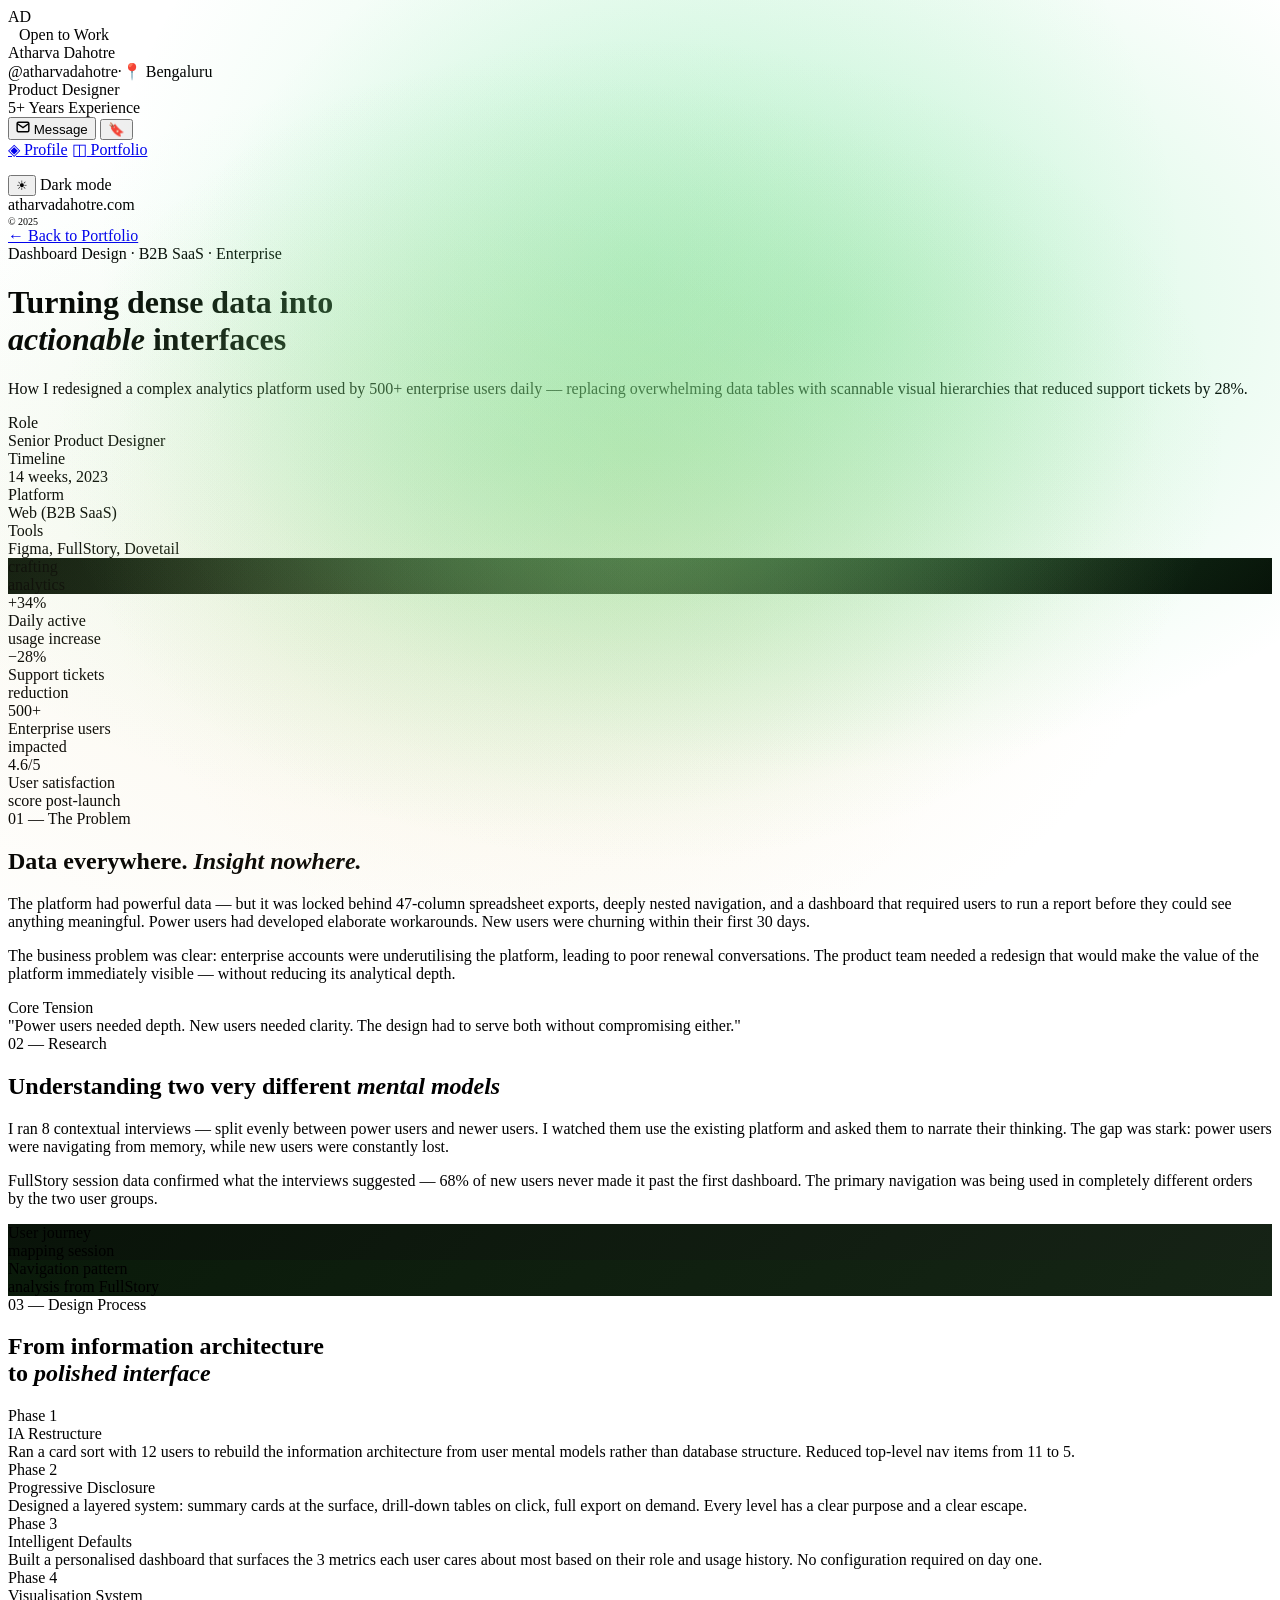
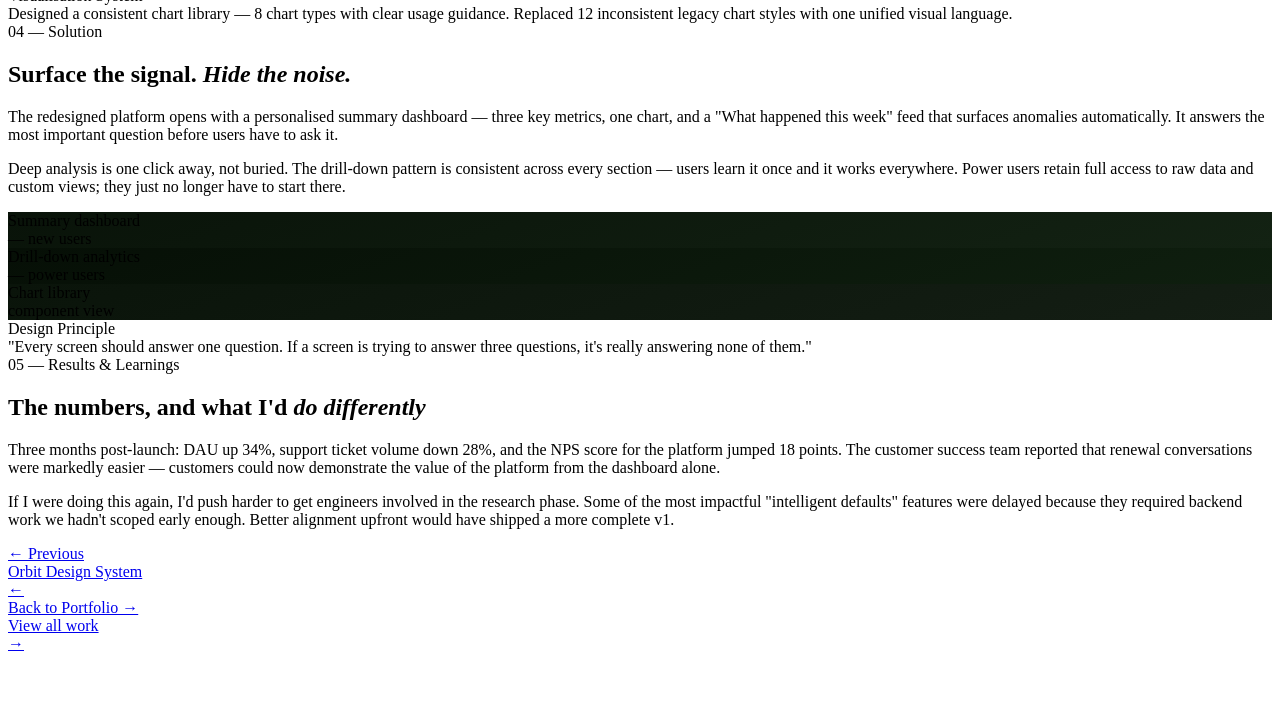
==== analytics.html @ 3f783946 "Add files via upload" ====
<!DOCTYPE html>
<html lang="en" data-theme="dark">
<head>
<meta charset="UTF-8">
<meta name="viewport" content="width=device-width, initial-scale=1.0">
<title>Analytics Platform — Atharva Dahotre</title>
<meta name="description" content="Case Study: Turning dense analytics data into actionable interfaces for 500+ enterprise users.">
<link rel="preconnect" href="https://fonts.googleapis.com">
<link href="https://fonts.googleapis.com/css2?family=Cormorant+Garamond:ital,wght@0,300;0,400;0,600;1,300;1,400&family=DM+Sans:wght@300;400;500&family=DM+Mono:wght@300;400&display=swap" rel="stylesheet">
<link rel="stylesheet" href="../css/styles.css">
</head>
<body>

<div id="cur-dot"></div>
<div id="cur-ring"></div>

<!-- SIDEBAR -->
<aside id="sidebar">
  <div class="side-avatar-wrap">
    <div class="side-avatar">AD</div>
    <div class="status-dot"></div>
  </div>
  <div class="side-open">
    <span style="width:7px;height:7px;border-radius:50%;background:var(--green);flex-shrink:0;display:inline-block;"></span>
    Open to Work
  </div>
  <div class="side-name">Atharva Dahotre</div>
  <div class="side-handle"><span>@atharvadahotre</span><span>·</span><span>📍 Bengaluru</span></div>
  <div class="side-role">Product Designer</div>
  <div class="side-exp">5+ Years Experience</div>
  <div class="side-actions">
    <button class="btn-msg">
      <svg width="14" height="14" viewBox="0 0 24 24" fill="none" stroke="currentColor" stroke-width="2.5"><path d="M4 4h16c1.1 0 2 .9 2 2v12c0 1.1-.9 2-2 2H4c-1.1 0-2-.9-2-2V6c0-1.1.9-2 2-2z"/><polyline points="22,6 12,13 2,6"/></svg>
      Message
    </button>
    <button class="btn-bk">🔖</button>
  </div>
  <div class="side-divider"></div>
  <nav class="side-nav">
    <a href="../index.html"><span class="icon">◈</span> Profile</a>
    <a href="../index.html#work" class="active"><span class="icon">◫</span> Portfolio</a>
  </nav>
  <div class="side-divider" style="margin-top:16px;"></div>
  <div class="theme-toggle-wrap">
    <button id="theme-toggle" aria-label="Toggle theme"><div id="theme-toggle-thumb">☀︎</div></button>
    <span class="theme-toggle-label" id="theme-label">Dark mode</span>
  </div>
  <div class="side-footer">
    <div>atharvadahotre.com</div>
    <div style="font-size:10px;color:var(--muted);margin-top:2px;">© 2025</div>
  </div>
</aside>

<!-- MAIN -->
<main id="main">

  <div class="cs-hero">
    <a href="../index.html" class="cs-back reveal">← Back to Portfolio</a>

    <div class="cs-category reveal">Dashboard Design · B2B SaaS · Enterprise</div>
    <h1 class="cs-hero-title reveal d1">
      Turning dense data into<br><em>actionable</em> interfaces
    </h1>
    <p class="cs-hero-desc reveal d2">
      How I redesigned a complex analytics platform used by 500+ enterprise users daily — replacing overwhelming data tables with scannable visual hierarchies that reduced support tickets by 28%.
    </p>

    <div class="cs-meta reveal d2">
      <div class="cs-meta-item">
        <div class="cs-meta-label">Role</div>
        <div class="cs-meta-value">Senior Product Designer</div>
      </div>
      <div class="cs-meta-item">
        <div class="cs-meta-label">Timeline</div>
        <div class="cs-meta-value">14 weeks, 2023</div>
      </div>
      <div class="cs-meta-item">
        <div class="cs-meta-label">Platform</div>
        <div class="cs-meta-value">Web (B2B SaaS)</div>
      </div>
      <div class="cs-meta-item">
        <div class="cs-meta-label">Tools</div>
        <div class="cs-meta-value">Figma, FullStory, Dovetail</div>
      </div>
    </div>
  </div>

  <!-- COVER -->
  <div class="cs-cover reveal">
    <div class="cs-cover-inner" style="background:linear-gradient(135deg,#091309,#132213,#060f06);">
      <div style="position:absolute;inset:0;background:radial-gradient(ellipse at 65% 35%,rgba(74,222,128,.28),transparent 55%);"></div>
      <div style="position:absolute;inset:0;background:radial-gradient(ellipse at 25% 70%,rgba(226,201,126,.12),transparent 50%);"></div>
      <div class="cs-cover-label">crafting<br>analytics</div>
    </div>
  </div>

  <div class="sec-divider"></div>

  <!-- STATS -->
  <div class="cs-stats reveal">
    <div class="cs-stat">
      <div class="cs-stat-num" data-count="34" data-prefix="+" data-suffix="%">+34%</div>
      <div class="cs-stat-label">Daily active<br>usage increase</div>
    </div>
    <div class="cs-stat">
      <div class="cs-stat-num" data-count="28" data-prefix="−" data-suffix="%">−28%</div>
      <div class="cs-stat-label">Support tickets<br>reduction</div>
    </div>
    <div class="cs-stat">
      <div class="cs-stat-num" data-count="500" data-suffix="+">500+</div>
      <div class="cs-stat-label">Enterprise users<br>impacted</div>
    </div>
    <div class="cs-stat">
      <div class="cs-stat-num" data-count="4.6" data-suffix="/5">4.6/5</div>
      <div class="cs-stat-label">User satisfaction<br>score post-launch</div>
    </div>
  </div>

  <div class="sec-divider"></div>

  <!-- PROBLEM -->
  <section class="cs-section">
    <div class="sec-label reveal">01 — The Problem</div>
    <h2 class="cs-section-title reveal d1">Data everywhere. <em>Insight nowhere.</em></h2>
    <p class="cs-body reveal d1">The platform had powerful data — but it was locked behind 47-column spreadsheet exports, deeply nested navigation, and a dashboard that required users to run a report before they could see anything meaningful. Power users had developed elaborate workarounds. New users were churning within their first 30 days.</p>
    <p class="cs-body reveal d2">The business problem was clear: enterprise accounts were underutilising the platform, leading to poor renewal conversations. The product team needed a redesign that would make the value of the platform immediately visible — without reducing its analytical depth.</p>

    <div class="cs-callout reveal d2">
      <div class="cs-callout-label">Core Tension</div>
      <div class="cs-callout-text">"Power users needed depth. New users needed clarity. The design had to serve both without compromising either."</div>
    </div>
  </section>

  <div class="sec-divider"></div>

  <!-- RESEARCH -->
  <section class="cs-section">
    <div class="sec-label reveal">02 — Research</div>
    <h2 class="cs-section-title reveal d1">Understanding two very different <em>mental models</em></h2>
    <p class="cs-body reveal d1">I ran 8 contextual interviews — split evenly between power users and newer users. I watched them use the existing platform and asked them to narrate their thinking. The gap was stark: power users were navigating from memory, while new users were constantly lost.</p>
    <p class="cs-body reveal d2">FullStory session data confirmed what the interviews suggested — 68% of new users never made it past the first dashboard. The primary navigation was being used in completely different orders by the two user groups.</p>

    <div class="cs-screens cols-2 reveal d2">
      <div class="cs-screen" style="background:linear-gradient(135deg,#091309,#162316);">
        <div style="position:absolute;inset:0;background:radial-gradient(ellipse at 50% 50%,rgba(74,222,128,.18),transparent 65%);"></div>
        <div class="cs-screen-label">User journey<br>mapping session</div>
      </div>
      <div class="cs-screen" style="background:linear-gradient(135deg,#0a1a0a,#152515);">
        <div style="position:absolute;inset:0;background:radial-gradient(ellipse at 50% 50%,rgba(226,201,126,.12),transparent 65%);"></div>
        <div class="cs-screen-label">Navigation pattern<br>analysis from FullStory</div>
      </div>
    </div>
  </section>

  <div class="sec-divider"></div>

  <!-- PROCESS -->
  <section class="cs-section">
    <div class="sec-label reveal">03 — Design Process</div>
    <h2 class="cs-section-title reveal d1">From information architecture<br>to <em>polished interface</em></h2>

    <div class="cs-process reveal d1">
      <div class="process-step">
        <div class="process-step-num">Phase 1</div>
        <div class="process-step-title">IA Restructure</div>
        <div class="process-step-desc">Ran a card sort with 12 users to rebuild the information architecture from user mental models rather than database structure. Reduced top-level nav items from 11 to 5.</div>
      </div>
      <div class="process-step">
        <div class="process-step-num">Phase 2</div>
        <div class="process-step-title">Progressive Disclosure</div>
        <div class="process-step-desc">Designed a layered system: summary cards at the surface, drill-down tables on click, full export on demand. Every level has a clear purpose and a clear escape.</div>
      </div>
      <div class="process-step">
        <div class="process-step-num">Phase 3</div>
        <div class="process-step-title">Intelligent Defaults</div>
        <div class="process-step-desc">Built a personalised dashboard that surfaces the 3 metrics each user cares about most based on their role and usage history. No configuration required on day one.</div>
      </div>
      <div class="process-step">
        <div class="process-step-num">Phase 4</div>
        <div class="process-step-title">Visualisation System</div>
        <div class="process-step-desc">Designed a consistent chart library — 8 chart types with clear usage guidance. Replaced 12 inconsistent legacy chart styles with one unified visual language.</div>
      </div>
    </div>
  </section>

  <div class="sec-divider"></div>

  <!-- SOLUTION -->
  <section class="cs-section">
    <div class="sec-label reveal">04 — Solution</div>
    <h2 class="cs-section-title reveal d1">Surface the signal. <em>Hide the noise.</em></h2>
    <p class="cs-body reveal d1">The redesigned platform opens with a personalised summary dashboard — three key metrics, one chart, and a "What happened this week" feed that surfaces anomalies automatically. It answers the most important question before users have to ask it.</p>
    <p class="cs-body reveal d2">Deep analysis is one click away, not buried. The drill-down pattern is consistent across every section — users learn it once and it works everywhere. Power users retain full access to raw data and custom views; they just no longer have to start there.</p>

    <div class="cs-screens cols-3 reveal d1">
      <div class="cs-screen" style="background:linear-gradient(160deg,#091309,#132213);">
        <div style="position:absolute;inset:0;background:radial-gradient(ellipse at 50% 30%,rgba(74,222,128,.2),transparent 60%);"></div>
        <div class="cs-screen-label">Summary dashboard<br>— new users</div>
      </div>
      <div class="cs-screen" style="background:linear-gradient(160deg,#060f06,#0f1f0f);">
        <div style="position:absolute;inset:0;background:radial-gradient(ellipse at 50% 60%,rgba(226,201,126,.15),transparent 60%);"></div>
        <div class="cs-screen-label">Drill-down analytics<br>— power users</div>
      </div>
      <div class="cs-screen" style="background:linear-gradient(160deg,#0a140a,#141e14);">
        <div style="position:absolute;inset:0;background:radial-gradient(ellipse at 40% 50%,rgba(74,222,128,.12),transparent 60%);"></div>
        <div class="cs-screen-label">Chart library<br>component view</div>
      </div>
    </div>

    <div class="cs-callout reveal d2">
      <div class="cs-callout-label">Design Principle</div>
      <div class="cs-callout-text">"Every screen should answer one question. If a screen is trying to answer three questions, it's really answering none of them."</div>
    </div>
  </section>

  <div class="sec-divider"></div>

  <!-- RESULTS -->
  <section class="cs-section">
    <div class="sec-label reveal">05 — Results &amp; Learnings</div>
    <h2 class="cs-section-title reveal d1">The numbers, and what I'd <em>do differently</em></h2>
    <p class="cs-body reveal d1">Three months post-launch: DAU up 34%, support ticket volume down 28%, and the NPS score for the platform jumped 18 points. The customer success team reported that renewal conversations were markedly easier — customers could now demonstrate the value of the platform from the dashboard alone.</p>
    <p class="cs-body reveal d2">If I were doing this again, I'd push harder to get engineers involved in the research phase. Some of the most impactful "intelligent defaults" features were delayed because they required backend work we hadn't scoped early enough. Better alignment upfront would have shipped a more complete v1.</p>
  </section>

  <div class="sec-divider"></div>

  <!-- NEXT / PREV -->
  <div class="cs-nav reveal">
    <a href="orbit.html" class="cs-nav-card prev">
      <div class="cs-nav-dir">← Previous</div>
      <div class="cs-nav-title">Orbit Design System</div>
      <div class="cs-nav-arr">←</div>
    </a>
    <a href="../index.html" class="cs-nav-card">
      <div class="cs-nav-dir">Back to Portfolio →</div>
      <div class="cs-nav-title">View all work</div>
      <div class="cs-nav-arr">→</div>
    </a>
  </div>

  <div style="height:48px;"></div>
</main>

<script src="../js/main.js"></script>
</body>
</html>
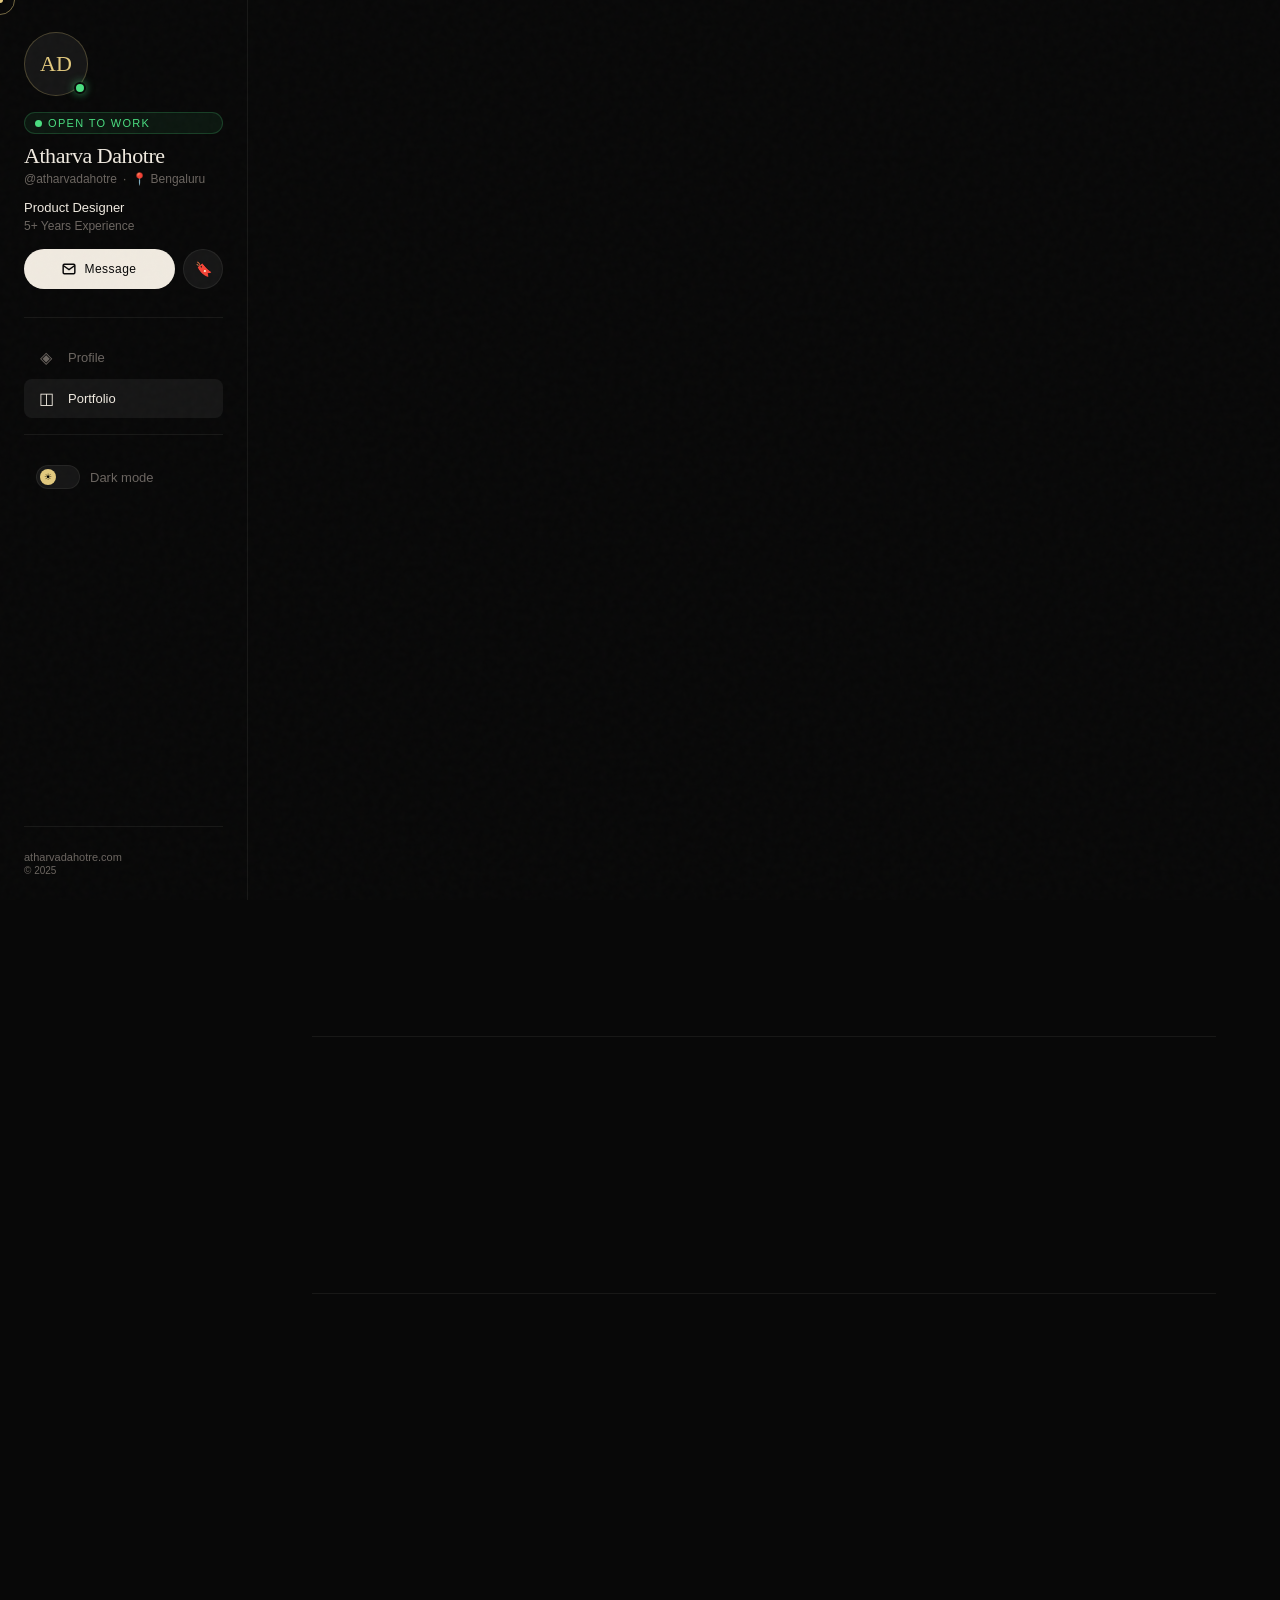
==== commit 8b0c00bc: "Update analytics.html" ====
--- a/analytics.html
+++ b/analytics.html
@@ -7,7 +7,7 @@
 <meta name="description" content="Case Study: Turning dense analytics data into actionable interfaces for 500+ enterprise users.">
 <link rel="preconnect" href="https://fonts.googleapis.com">
 <link href="https://fonts.googleapis.com/css2?family=Cormorant+Garamond:ital,wght@0,300;0,400;0,600;1,300;1,400&family=DM+Sans:wght@300;400;500&family=DM+Mono:wght@300;400&display=swap" rel="stylesheet">
-<link rel="stylesheet" href="../css/styles.css">
+<link rel="stylesheet" href="styles.css">
 </head>
 <body>
 
--- a/styles.css
+++ b/styles.css
@@ -0,0 +1,657 @@
+/* ============================================
+   ATHARVA DAHOTRE — PORTFOLIO
+   styles.css
+   ============================================ */
+
+/* ─── TOKENS ─── */
+:root {
+  --bg:      #080808;
+  --bg2:     #0f0f0f;
+  --bg3:     #161616;
+  --text:    #F0EAE0;
+  --muted:   #6B6560;
+  --faint:   #2C2620;
+  --gold:    #E2C97E;
+  --gold2:   rgba(226,201,126,.12);
+  --border:  rgba(240,234,224,.07);
+  --green:   #4ADE80;
+  --r:       3px;
+  --sidebar: 248px;
+  --transition: all .35s cubic-bezier(.16,1,.3,1);
+}
+
+/* ─── LIGHT MODE ─── */
+html[data-theme="light"] {
+  --bg:      #F7F4EF;
+  --bg2:     #EEEBE4;
+  --bg3:     #E5E1D8;
+  --text:    #1A1714;
+  --muted:   #7A7062;
+  --faint:   #DDD9D0;
+  --gold:    #A07820;
+  --gold2:   rgba(160,120,32,.10);
+  --border:  rgba(26,23,20,.10);
+  --green:   #16A34A;
+}
+html[data-theme="light"] #cur-dot  { background: var(--gold); }
+html[data-theme="light"] #cur-ring { border-color: rgba(160,120,32,.45); }
+html[data-theme="light"] #cur-ring.h { border-color: var(--gold); background: rgba(160,120,32,.07); }
+html[data-theme="light"] body::after { opacity: .012; }
+html[data-theme="light"] .status-dot { border-color: var(--bg); }
+html[data-theme="light"] .project-thumb-label { color: rgba(247,244,239,.95); }
+html[data-theme="light"] .testi-qmark { color: var(--gold); opacity:.18; }
+html[data-theme="light"] #float-nav {
+  background: rgba(238,235,228,.92);
+  box-shadow: 0 4px 32px rgba(0,0,0,.12);
+}
+html[data-theme="light"] .side-nav a:hover,
+html[data-theme="light"] .side-nav a.active { background: var(--bg3); color: var(--text); }
+html[data-theme="light"] .hero-h1 em,
+html[data-theme="light"] .about-h2 em,
+html[data-theme="light"] .cs-hero-title em { color: var(--gold); }
+html[data-theme="light"] .sec-label { color: var(--gold); }
+html[data-theme="light"] .sec-label::before { background: var(--gold); }
+html[data-theme="light"] .exp-num { color: var(--gold); }
+html[data-theme="light"] .fn-link.active { color: var(--gold); }
+html[data-theme="light"] .cs-back { color: var(--muted); }
+html[data-theme="light"] .cs-back:hover { color: var(--text); }
+html[data-theme="light"] .cs-stat-num { color: var(--gold); }
+html[data-theme="light"] .process-step-num { color: var(--gold); }
+
+/* ─── RESET ─── */
+*, *::before, *::after { margin:0; padding:0; box-sizing:border-box; }
+html { scroll-behavior:smooth; font-size:16px; }
+
+body {
+  background: var(--bg);
+  color: var(--text);
+  font-family: 'DM Sans', sans-serif;
+  font-weight: 300;
+  display: flex;
+  min-height: 100vh;
+  overflow-x: hidden;
+  cursor: none;
+  transition: background .4s, color .4s;
+}
+
+::selection { background: var(--gold); color: var(--bg); }
+
+/* ─── SCROLLBAR ─── */
+::-webkit-scrollbar { width: 4px; }
+::-webkit-scrollbar-track { background: var(--bg); }
+::-webkit-scrollbar-thumb { background: var(--border); border-radius: 2px; }
+::-webkit-scrollbar-thumb:hover { background: var(--gold); }
+
+/* ─── NOISE OVERLAY ─── */
+body::after {
+  content: ''; position: fixed; inset: 0; z-index: 9997;
+  pointer-events: none;
+  background-image: url("data:image/svg+xml,%3Csvg viewBox='0 0 200 200' xmlns='http://www.w3.org/2000/svg'%3E%3Cfilter id='n'%3E%3CfeTurbulence type='fractalNoise' baseFrequency='.65' numOctaves='3' stitchTiles='stitch'/%3E%3C/filter%3E%3Crect width='100%25' height='100%25' filter='url(%23n)'/%3E%3C/svg%3E");
+  opacity: .022;
+}
+
+/* ─── CUSTOM CURSOR ─── */
+#cur-dot, #cur-ring {
+  position: fixed; border-radius: 50%;
+  pointer-events: none; z-index: 9999;
+  transform: translate(-50%,-50%);
+}
+#cur-dot  { width: 6px; height: 6px; background: var(--gold); transition: opacity .2s; }
+#cur-ring {
+  width: 30px; height: 30px;
+  border: 1px solid rgba(226,201,126,.5);
+  transition: width .3s, height .3s, border-color .3s, background .3s;
+}
+#cur-ring.h { width: 50px; height: 50px; border-color: var(--gold); background: rgba(226,201,126,.06); }
+
+/* ─── SIDEBAR ─── */
+#sidebar {
+  width: var(--sidebar); min-width: var(--sidebar);
+  border-right: 1px solid var(--border);
+  background: var(--bg);
+  position: sticky; top: 0; height: 100vh;
+  display: flex; flex-direction: column;
+  padding: 32px 24px 24px;
+  overflow-y: auto;
+  flex-shrink: 0;
+  transition: background .4s, border-color .4s;
+  z-index: 100;
+}
+.side-avatar-wrap { position: relative; width: 64px; height: 64px; margin-bottom: 16px; }
+.side-avatar {
+  width: 64px; height: 64px; border-radius: 50%;
+  background: var(--bg3);
+  border: 1.5px solid rgba(226,201,126,.25);
+  display: flex; align-items: center; justify-content: center;
+  font-family: 'Cormorant Garamond', serif;
+  font-size: 22px; color: var(--gold);
+  overflow: hidden;
+  transition: background .4s;
+}
+.status-dot {
+  position: absolute; bottom: 2px; right: 2px;
+  width: 12px; height: 12px; border-radius: 50%;
+  background: var(--green);
+  border: 2px solid var(--bg);
+  box-shadow: 0 0 8px rgba(74,222,128,.6);
+  animation: pulse 2.5s ease-in-out infinite;
+}
+@keyframes pulse {
+  0%,100% { box-shadow: 0 0 6px rgba(74,222,128,.5); }
+  50%      { box-shadow: 0 0 14px rgba(74,222,128,.9); }
+}
+.side-open {
+  display: inline-flex; align-items: center; gap: 6px;
+  font-size: 11px; letter-spacing: .12em; text-transform: uppercase;
+  color: var(--green); margin-bottom: 10px;
+  background: rgba(74,222,128,.07); border: 1px solid rgba(74,222,128,.2);
+  padding: 4px 10px; border-radius: 100px;
+}
+.side-name {
+  font-family: 'Cormorant Garamond', serif;
+  font-size: 22px; font-weight: 400; letter-spacing: -.02em;
+  line-height: 1.1; margin-bottom: 4px;
+  color: var(--text);
+}
+.side-handle {
+  font-size: 12px; color: var(--muted); margin-bottom: 14px;
+  display: flex; align-items: center; gap: 6px; flex-wrap: wrap;
+}
+.side-role { font-size: 13px; color: var(--text); margin-bottom: 4px; }
+.side-exp  { font-size: 12px; color: var(--muted); margin-bottom: 16px; }
+.side-logos { display: flex; gap: 6px; margin-bottom: 24px; flex-wrap: wrap; }
+.logo-chip {
+  width: 28px; height: 28px; border-radius: 50%;
+  background: var(--bg3); border: 1px solid var(--border);
+  display: flex; align-items: center; justify-content: center;
+  font-size: 9px; font-weight: 500; color: var(--muted); letter-spacing: .04em;
+  transition: border-color .3s, color .3s;
+}
+.logo-chip:hover { border-color: var(--gold); color: var(--gold); }
+.side-actions { display: flex; gap: 8px; margin-bottom: 28px; }
+.btn-msg {
+  flex: 1; display: flex; align-items: center; justify-content: center; gap: 8px;
+  background: var(--text); color: var(--bg);
+  border: none; border-radius: 100px; padding: 10px 16px;
+  font-size: 12px; font-family: 'DM Sans', sans-serif;
+  font-weight: 500; letter-spacing: .04em; cursor: none;
+  transition: background .3s, transform .2s, color .3s;
+}
+.btn-msg:hover { background: var(--gold); transform: translateY(-1px); }
+.btn-bk {
+  width: 40px; height: 40px; border-radius: 50%;
+  background: var(--bg3); border: 1px solid var(--border);
+  display: flex; align-items: center; justify-content: center;
+  font-size: 14px; cursor: none;
+  transition: border-color .3s, background .3s, transform .2s;
+}
+.btn-bk:hover { border-color: var(--gold); background: var(--gold2); transform: translateY(-1px); }
+.side-divider { height: 1px; background: var(--border); margin-bottom: 20px; }
+.side-nav { display: flex; flex-direction: column; gap: 2px; }
+.side-nav a {
+  display: flex; align-items: center; gap: 12px;
+  padding: 10px 12px; border-radius: 8px;
+  font-size: 13px; color: var(--muted); text-decoration: none;
+  transition: background .2s, color .2s;
+}
+.side-nav a:hover,
+.side-nav a.active { background: var(--bg3); color: var(--text); }
+.side-nav a .icon { font-size: 16px; width: 20px; text-align: center; }
+.side-footer {
+  margin-top: auto; padding-top: 24px;
+  font-size: 11px; color: var(--muted);
+  border-top: 1px solid var(--border);
+}
+
+/* ─── THEME TOGGLE ─── */
+#theme-toggle {
+  width: 44px; height: 24px; border-radius: 100px;
+  background: var(--bg3); border: 1px solid var(--border);
+  position: relative; cursor: none; flex-shrink: 0;
+  transition: background .3s, border-color .3s;
+}
+#theme-toggle:hover { border-color: var(--gold); }
+#theme-toggle-thumb {
+  position: absolute; top: 3px; left: 3px;
+  width: 16px; height: 16px; border-radius: 50%;
+  background: var(--gold);
+  transition: transform .35s cubic-bezier(.34,1.56,.64,1), background .3s;
+  display: flex; align-items: center; justify-content: center;
+  font-size: 9px; line-height: 1;
+}
+html[data-theme="light"] #theme-toggle-thumb { transform: translateX(20px); }
+.theme-toggle-wrap {
+  display: flex; align-items: center; gap: 10px;
+  padding: 10px 12px; border-radius: 8px;
+}
+.theme-toggle-label { font-size: 13px; color: var(--muted); transition: color .3s; user-select: none; }
+
+/* ─── MAIN ─── */
+#main {
+  flex: 1; min-width: 0;
+  padding: 0 64px 80px;
+  max-width: 1100px;
+}
+
+/* ─── SECTION HELPERS ─── */
+.sec-label {
+  font-family: 'DM Mono', monospace;
+  font-size: 11px; letter-spacing: .25em; text-transform: uppercase;
+  color: var(--gold); margin-bottom: 40px;
+  display: flex; align-items: center; gap: 10px;
+}
+.sec-label::before { content: ''; width: 20px; height: 1px; background: var(--gold); }
+.sec-divider { height: 1px; background: var(--border); margin: 56px 0; }
+
+/* ─── REVEAL ANIMATION ─── */
+.reveal {
+  opacity: 0; transform: translateY(28px);
+  transition: opacity .8s cubic-bezier(.16,1,.3,1), transform .8s cubic-bezier(.16,1,.3,1);
+}
+.reveal.in { opacity: 1; transform: none; }
+.d1 { transition-delay: .1s; }
+.d2 { transition-delay: .2s; }
+.d3 { transition-delay: .3s; }
+.d4 { transition-delay: .4s; }
+
+/* ─── FLOATING NAV PILL ─── */
+#float-nav {
+  position: fixed; bottom: 28px; left: calc(var(--sidebar) + 50%);
+  transform: translateX(-50%);
+  background: rgba(15,15,15,.88);
+  backdrop-filter: blur(20px);
+  border: 1px solid var(--border);
+  border-radius: 100px; padding: 6px 8px;
+  display: flex; gap: 2px; z-index: 200;
+  box-shadow: 0 4px 40px rgba(0,0,0,.4);
+  opacity: 0; transition: opacity .5s 1.2s;
+}
+#float-nav.in { opacity: 1; }
+.fn-link {
+  padding: 9px 22px; border-radius: 100px;
+  font-size: 13px; color: var(--muted); text-decoration: none;
+  transition: background .2s, color .2s; cursor: none;
+}
+.fn-link:hover, .fn-link.active { background: var(--bg3); color: var(--text); }
+.fn-link.active { color: var(--gold); }
+.fn-resume {
+  display: flex; align-items: center; gap: 6px;
+  padding: 9px 18px 9px 22px; border-radius: 100px;
+  font-size: 13px; color: var(--muted); text-decoration: none;
+  transition: background .2s, color .2s; cursor: none;
+}
+.fn-resume:hover { background: var(--bg3); color: var(--text); }
+.fn-resume-arr {
+  width: 20px; height: 20px; border-radius: 50%;
+  background: var(--bg3); border: 1px solid var(--border);
+  display: flex; align-items: center; justify-content: center;
+  font-size: 10px; transition: background .2s, border-color .2s, transform .3s;
+}
+.fn-resume:hover .fn-resume-arr { background: var(--gold); border-color: var(--gold); color: var(--bg); transform: rotate(45deg); }
+
+/* ─── HERO ─── */
+#hero { padding: 64px 0 48px; position: relative; }
+.hero-avatar-row { display: flex; align-items: center; gap: 12px; margin-bottom: 28px; }
+.hero-avatar {
+  width: 52px; height: 52px; border-radius: 50%;
+  background: var(--bg3); border: 2px solid rgba(226,201,126,.3);
+  display: flex; align-items: center; justify-content: center;
+  font-family: 'Cormorant Garamond', serif;
+  font-size: 18px; color: var(--gold);
+}
+.avail-badge {
+  display: inline-flex; align-items: center; gap: 8px;
+  background: var(--bg3); border: 1px solid var(--border);
+  padding: 7px 14px; border-radius: 100px;
+  font-size: 12px; color: var(--muted);
+}
+.avail-badge .dot {
+  width: 7px; height: 7px; border-radius: 50%;
+  background: var(--green); flex-shrink: 0;
+  box-shadow: 0 0 6px rgba(74,222,128,.7);
+}
+.hero-h1 {
+  font-family: 'Cormorant Garamond', serif;
+  font-size: clamp(52px,6.5vw,86px);
+  font-weight: 300; line-height: 1; letter-spacing: -.03em;
+  margin-bottom: 24px; overflow: hidden;
+}
+.hero-h1 em { font-style: italic; color: var(--gold); }
+.hero-h1 .word { display: inline-block; transform: translateY(110%); transition: transform .8s cubic-bezier(.16,1,.3,1); }
+.hero-h1 .word.in { transform: translateY(0); }
+.hero-desc {
+  max-width: 600px; font-size: 17px; line-height: 1.75; color: var(--muted);
+  margin-bottom: 32px;
+  opacity: 0; transform: translateY(16px);
+  transition: opacity .7s .4s, transform .7s .4s;
+}
+.hero-desc.in { opacity: 1; transform: none; }
+.hero-ctas { display: flex; align-items: center; gap: 12px; flex-wrap: wrap; }
+
+/* ─── BUTTONS ─── */
+.cta-primary {
+  display: inline-flex; align-items: center; gap: 8px;
+  background: var(--gold); color: var(--bg);
+  padding: 12px 26px; border-radius: 100px;
+  font-size: 13px; font-weight: 500; letter-spacing: .04em;
+  text-decoration: none; cursor: none;
+  transition: background .3s, transform .2s;
+  position: relative; overflow: hidden;
+}
+.cta-primary::after { content: ''; position: absolute; inset: 0; background: var(--text); opacity: 0; transition: opacity .3s; }
+.cta-primary:hover { transform: translateY(-2px); }
+.cta-primary:hover::after { opacity: 1; }
+.cta-primary span { position: relative; z-index: 1; }
+.cta-secondary {
+  display: inline-flex; align-items: center; gap: 8px;
+  border: 1px solid var(--border); color: var(--muted);
+  padding: 12px 24px; border-radius: 100px;
+  font-size: 13px; text-decoration: none; cursor: none;
+  transition: border-color .3s, color .3s, transform .2s;
+}
+.cta-secondary:hover { border-color: var(--gold); color: var(--text); transform: translateY(-2px); }
+
+/* ─── WORKED WITH ─── */
+#worked { padding: 40px 0 0; }
+.worked-label { font-size: 11px; letter-spacing: .25em; text-transform: uppercase; color: var(--muted); margin-bottom: 28px; text-align: center; }
+.worked-logos { display: flex; align-items: center; justify-content: space-between; gap: 32px; flex-wrap: wrap; }
+.wlogo {
+  font-family: 'Cormorant Garamond', serif;
+  font-size: clamp(14px,1.4vw,18px); font-weight: 400; letter-spacing: .06em;
+  color: var(--muted);
+  transition: color .3s, transform .3s; cursor: none;
+}
+.wlogo:hover { color: var(--text); transform: translateY(-2px); }
+
+/* ─── PROJECT CARDS ─── */
+.project-card {
+  display: grid; grid-template-columns: 1fr 1fr; gap: 0;
+  border: 1px solid var(--border); border-radius: 8px;
+  overflow: hidden; margin-bottom: 2px; cursor: none;
+  transition: border-color .3s;
+}
+.project-card:hover { border-color: rgba(226,201,126,.25); }
+.project-card:last-child { margin-bottom: 0; }
+.project-thumb { aspect-ratio: 4/3; position: relative; overflow: hidden; }
+.project-thumb-inner {
+  position: absolute; inset: 0;
+  display: flex; align-items: center; justify-content: center;
+  transition: transform .6s cubic-bezier(.16,1,.3,1);
+}
+.project-card:hover .project-thumb-inner { transform: scale(1.04); }
+.project-thumb-bg { position: absolute; inset: 0; }
+.project-thumb-label {
+  position: relative; z-index: 1;
+  font-family: 'Cormorant Garamond', serif;
+  font-size: clamp(28px,3vw,42px); font-weight: 300; letter-spacing: -.02em;
+  color: rgba(240,234,224,.9); text-align: center; padding: 24px;
+  text-shadow: 0 2px 20px rgba(0,0,0,.5);
+}
+.project-info {
+  padding: 36px 40px;
+  display: flex; flex-direction: column; justify-content: center;
+  background: var(--bg2);
+}
+.project-tags { display: flex; gap: 8px; margin-bottom: 20px; flex-wrap: wrap; }
+.ptag {
+  font-family: 'DM Mono', monospace;
+  font-size: 10px; letter-spacing: .12em; text-transform: uppercase;
+  padding: 5px 12px; border: 1px solid var(--border); border-radius: 100px;
+  color: var(--muted); transition: border-color .3s, color .3s;
+}
+.project-card:hover .ptag { border-color: rgba(226,201,126,.3); color: var(--gold); }
+.project-name {
+  font-family: 'Cormorant Garamond', serif;
+  font-size: clamp(20px,2.4vw,30px); font-weight: 300; letter-spacing: -.02em;
+  line-height: 1.2; margin-bottom: 12px; color: var(--text);
+}
+.project-desc { font-size: 14px; color: var(--muted); line-height: 1.7; margin-bottom: 24px; }
+.project-metric {
+  display: inline-flex; align-items: center; gap: 8px;
+  font-family: 'DM Mono', monospace; font-size: 11px; letter-spacing: .08em;
+  color: var(--muted); background: var(--bg3);
+  padding: 6px 14px; border-radius: 100px; border: 1px solid var(--border);
+}
+.project-metric .up { color: var(--green); }
+.project-cta {
+  display: inline-flex; align-items: center; gap: 8px;
+  margin-top: 20px; font-size: 12px; letter-spacing: .08em;
+  color: var(--muted); text-decoration: none;
+  transition: color .3s, gap .3s; cursor: none;
+}
+.project-cta:hover { color: var(--gold); gap: 14px; }
+
+/* ─── EXPERTISE ─── */
+.expertise-grid {
+  display: grid; grid-template-columns: 1fr 1fr 1fr; gap: 1px;
+  background: var(--border); border-radius: 4px; overflow: hidden;
+}
+.exp-cell {
+  background: var(--bg2); padding: 40px 32px;
+  position: relative; overflow: hidden;
+  transition: background .3s;
+}
+.exp-cell::after { content: ''; position: absolute; inset: 0; background: var(--gold2); opacity: 0; transition: opacity .3s; }
+.exp-cell:hover { background: var(--bg3); }
+.exp-cell:hover::after { opacity: 1; }
+.exp-num { font-family: 'DM Mono', monospace; font-size: 11px; color: var(--gold); letter-spacing: .15em; margin-bottom: 20px; display: block; position: relative; z-index: 1; }
+.exp-line { width: 28px; height: 1px; background: var(--border); margin-bottom: 18px; transition: width .4s, background .4s; position: relative; z-index: 1; }
+.exp-cell:hover .exp-line { width: 56px; background: var(--gold); }
+.exp-title { font-family: 'Cormorant Garamond', serif; font-size: 22px; font-weight: 300; letter-spacing: -.01em; margin-bottom: 12px; color: var(--text); position: relative; z-index: 1; }
+.exp-desc { font-size: 13px; color: var(--muted); line-height: 1.7; position: relative; z-index: 1; }
+
+/* ─── ABOUT ─── */
+.about-grid { display: grid; grid-template-columns: 1fr 1fr; gap: 64px; align-items: start; }
+.about-h2 { font-family: 'Cormorant Garamond', serif; font-size: clamp(36px,4vw,56px); font-weight: 300; letter-spacing: -.03em; line-height: 1; margin-bottom: 24px; }
+.about-h2 em { font-style: italic; color: var(--gold); }
+.about-body { font-size: 16px; color: var(--muted); line-height: 1.8; margin-bottom: 20px; }
+.about-tags { display: flex; gap: 8px; flex-wrap: wrap; margin-top: 28px; }
+.atag { padding: 8px 16px; border: 1px solid var(--border); border-radius: 100px; font-size: 12px; color: var(--muted); transition: border-color .3s, color .3s; }
+.atag:hover { border-color: var(--gold); color: var(--gold); }
+.about-card { background: var(--bg2); border: 1px solid var(--border); border-radius: 8px; padding: 32px; position: relative; overflow: hidden; }
+.about-card-top { display: flex; align-items: center; gap: 16px; margin-bottom: 24px; }
+.about-card-avatar { width: 72px; height: 72px; border-radius: 50%; background: var(--faint); border: 1.5px solid rgba(226,201,126,.25); display: flex; align-items: center; justify-content: center; font-family: 'Cormorant Garamond', serif; font-size: 26px; color: var(--gold); flex-shrink: 0; }
+.about-card-name { font-size: 18px; letter-spacing: -.01em; font-family: 'Cormorant Garamond',serif; }
+.about-card-role { font-size: 12px; color: var(--muted); margin-top: 2px; }
+.about-divider { height: 1px; background: var(--border); margin: 20px 0; }
+.about-stat-row { display: flex; gap: 32px; }
+.about-stat-num { font-family: 'Cormorant Garamond', serif; font-size: 38px; font-weight: 300; letter-spacing: -.03em; color: var(--text); }
+.about-stat-label { font-size: 11px; color: var(--muted); letter-spacing: .1em; text-transform: uppercase; margin-top: 2px; }
+.corner { position: absolute; width: 16px; height: 16px; border-style: solid; border-color: rgba(226,201,126,.3); }
+.corner-tl { top: 12px; left: 12px; border-width: 1px 0 0 1px; }
+.corner-br { bottom: 12px; right: 12px; border-width: 0 1px 1px 0; }
+
+/* ─── TESTIMONIALS ─── */
+.testi-cards { display: flex; flex-direction: column; gap: 2px; }
+.testi-card {
+  background: var(--bg2); border: 1px solid var(--border); border-radius: 4px;
+  padding: 48px 40px;
+  display: grid; grid-template-columns: 1fr auto; gap: 32px; align-items: end;
+  position: relative; overflow: hidden;
+  transition: border-color .3s, transform .4s;
+}
+.testi-card:hover { border-color: rgba(226,201,126,.15); transform: translateX(4px); }
+.testi-qmark { font-family: 'Cormorant Garamond', serif; font-size: 80px; font-weight: 300; color: var(--gold); opacity: .12; position: absolute; top: 16px; left: 36px; line-height: 1; pointer-events: none; }
+.testi-text { font-family: 'Cormorant Garamond', serif; font-size: clamp(18px,2vw,24px); font-weight: 300; font-style: italic; line-height: 1.55; color: var(--text); position: relative; z-index: 1; }
+.testi-author { text-align: right; flex-shrink: 0; }
+.testi-author-avatar { width: 44px; height: 44px; border-radius: 50%; background: var(--faint); border: 1px solid var(--border); display: flex; align-items: center; justify-content: center; font-family: 'Cormorant Garamond',serif; font-size: 15px; color: var(--gold); margin-left: auto; margin-bottom: 10px; }
+.testi-name { font-size: 13px; color: var(--text); }
+.testi-role { font-size: 11px; color: var(--muted); letter-spacing: .06em; text-transform: uppercase; margin-top: 2px; }
+
+/* ==============================================
+   CASE STUDY PAGES
+   ============================================== */
+
+/* ─── BACK LINK ─── */
+.cs-back {
+  display: inline-flex; align-items: center; gap: 8px;
+  font-size: 12px; letter-spacing: .1em; text-transform: uppercase;
+  color: var(--muted); text-decoration: none;
+  transition: color .3s, gap .3s; cursor: none;
+  margin-bottom: 48px;
+}
+.cs-back:hover { color: var(--gold); gap: 12px; }
+
+/* ─── CS HERO ─── */
+.cs-hero { padding: 56px 0 48px; }
+.cs-category {
+  font-family: 'DM Mono', monospace;
+  font-size: 11px; letter-spacing: .25em; text-transform: uppercase;
+  color: var(--gold); margin-bottom: 20px;
+  display: flex; align-items: center; gap: 10px;
+}
+.cs-category::before { content: ''; width: 20px; height: 1px; background: var(--gold); }
+.cs-hero-title {
+  font-family: 'Cormorant Garamond', serif;
+  font-size: clamp(40px,5.5vw,72px);
+  font-weight: 300; line-height: 1.05; letter-spacing: -.03em;
+  margin-bottom: 28px; color: var(--text);
+}
+.cs-hero-title em { font-style: italic; color: var(--gold); }
+.cs-hero-desc { font-size: 17px; color: var(--muted); line-height: 1.8; max-width: 680px; margin-bottom: 40px; }
+
+/* ─── CS META ─── */
+.cs-meta {
+  display: flex; gap: 0;
+  border: 1px solid var(--border); border-radius: 8px;
+  overflow: hidden; margin-bottom: 0;
+}
+.cs-meta-item {
+  flex: 1; padding: 20px 24px;
+  border-right: 1px solid var(--border);
+}
+.cs-meta-item:last-child { border-right: none; }
+.cs-meta-label { font-size: 10px; letter-spacing: .2em; text-transform: uppercase; color: var(--muted); margin-bottom: 6px; }
+.cs-meta-value { font-size: 14px; color: var(--text); }
+
+/* ─── CS COVER ─── */
+.cs-cover {
+  border-radius: 8px; overflow: hidden;
+  border: 1px solid var(--border);
+  position: relative;
+}
+.cs-cover-inner {
+  width: 100%; aspect-ratio: 16/7;
+  display: flex; align-items: center; justify-content: center;
+  position: relative; overflow: hidden;
+}
+.cs-cover-label {
+  font-family: 'Cormorant Garamond', serif;
+  font-size: clamp(48px,8vw,96px); font-weight: 300;
+  letter-spacing: -.04em; color: rgba(240,234,224,.85);
+  text-shadow: 0 4px 40px rgba(0,0,0,.4);
+  text-align: center; position: relative; z-index: 1;
+}
+
+/* ─── CS STATS ROW ─── */
+.cs-stats {
+  display: grid; grid-template-columns: repeat(4,1fr); gap: 1px;
+  background: var(--border); border-radius: 4px; overflow: hidden;
+  margin: 0;
+}
+.cs-stat {
+  background: var(--bg2); padding: 32px 28px;
+  transition: background .3s;
+}
+.cs-stat:hover { background: var(--bg3); }
+.cs-stat-num {
+  font-family: 'Cormorant Garamond', serif;
+  font-size: 40px; font-weight: 300; letter-spacing: -.03em;
+  color: var(--gold); line-height: 1;
+}
+.cs-stat-label { font-size: 12px; color: var(--muted); margin-top: 6px; line-height: 1.4; }
+
+/* ─── CS BODY SECTIONS ─── */
+.cs-section { margin-bottom: 0; }
+.cs-section-title {
+  font-family: 'Cormorant Garamond', serif;
+  font-size: clamp(28px,3.5vw,44px); font-weight: 300; letter-spacing: -.02em;
+  line-height: 1.1; margin-bottom: 24px; color: var(--text);
+}
+.cs-section-title em { font-style: italic; color: var(--gold); }
+.cs-body { font-size: 16px; color: var(--muted); line-height: 1.85; margin-bottom: 20px; }
+
+/* ─── PROCESS STEPS ─── */
+.cs-process {
+  display: grid; grid-template-columns: 1fr 1fr; gap: 2px;
+  background: var(--border); border-radius: 4px; overflow: hidden;
+}
+.process-step {
+  background: var(--bg2); padding: 36px 32px;
+  position: relative; overflow: hidden;
+  transition: background .3s;
+}
+.process-step:hover { background: var(--bg3); }
+.process-step::after { content: ''; position: absolute; inset: 0; background: var(--gold2); opacity: 0; transition: opacity .3s; }
+.process-step:hover::after { opacity: 1; }
+.process-step-num { font-family: 'DM Mono',monospace; font-size: 11px; letter-spacing: .15em; color: var(--gold); margin-bottom: 16px; position: relative; z-index: 1; }
+.process-step-title { font-family: 'Cormorant Garamond', serif; font-size: 22px; font-weight: 300; margin-bottom: 12px; color: var(--text); position: relative; z-index: 1; }
+.process-step-desc { font-size: 13px; color: var(--muted); line-height: 1.7; position: relative; z-index: 1; }
+
+/* ─── MOCKUP FRAMES ─── */
+.cs-screens {
+  display: grid; gap: 2px;
+}
+.cs-screens.cols-2 { grid-template-columns: 1fr 1fr; }
+.cs-screens.cols-3 { grid-template-columns: 1fr 1fr 1fr; }
+.cs-screen {
+  border-radius: 6px; overflow: hidden;
+  border: 1px solid var(--border);
+  aspect-ratio: 4/3;
+  position: relative;
+  display: flex; align-items: center; justify-content: center;
+  transition: border-color .3s, transform .4s;
+}
+.cs-screen:hover { border-color: rgba(226,201,126,.2); transform: translateY(-2px); }
+.cs-screen-label {
+  font-family: 'Cormorant Garamond', serif;
+  font-size: 14px; font-weight: 300; letter-spacing: .04em;
+  color: rgba(240,234,224,.5); position: relative; z-index: 1;
+  text-align: center; padding: 16px;
+}
+
+/* ─── INSIGHTS / CALLOUT ─── */
+.cs-callout {
+  background: var(--bg2); border-left: 2px solid var(--gold);
+  border-radius: 0 4px 4px 0; padding: 28px 32px;
+  margin: 8px 0;
+}
+.cs-callout-label { font-size: 10px; letter-spacing: .2em; text-transform: uppercase; color: var(--gold); margin-bottom: 10px; }
+.cs-callout-text { font-family: 'Cormorant Garamond', serif; font-size: 22px; font-weight: 300; font-style: italic; line-height: 1.5; color: var(--text); }
+
+/* ─── NEXT / PREV NAV ─── */
+.cs-nav {
+  display: grid; grid-template-columns: 1fr 1fr; gap: 2px;
+  margin-top: 0;
+}
+.cs-nav-card {
+  background: var(--bg2); border: 1px solid var(--border); border-radius: 4px;
+  padding: 32px; text-decoration: none;
+  display: flex; flex-direction: column; gap: 10px;
+  transition: border-color .3s, background .3s, transform .4s;
+  cursor: none;
+}
+.cs-nav-card:hover { border-color: rgba(226,201,126,.2); background: var(--bg3); transform: translateY(-3px); }
+.cs-nav-dir { font-size: 10px; letter-spacing: .2em; text-transform: uppercase; color: var(--muted); }
+.cs-nav-title { font-family: 'Cormorant Garamond', serif; font-size: 22px; font-weight: 300; letter-spacing: -.01em; color: var(--text); line-height: 1.2; }
+.cs-nav-arr { font-size: 18px; color: var(--gold); margin-top: 4px; transition: transform .3s; }
+.cs-nav-card:hover .cs-nav-arr { transform: translateX(4px); }
+.cs-nav-card.prev .cs-nav-arr { transform: scaleX(-1); }
+.cs-nav-card.prev:hover .cs-nav-arr { transform: scaleX(-1) translateX(4px); }
+
+/* ─── RESPONSIVE ─── */
+@media (max-width:900px) {
+  #sidebar { display: none; }
+  #main { padding: 0 24px 80px; }
+  .about-grid { grid-template-columns: 1fr; }
+  .expertise-grid { grid-template-columns: 1fr 1fr; }
+  .project-card { grid-template-columns: 1fr; }
+  #float-nav { left: 16px; right: 16px; transform: none; }
+  .cs-meta { flex-wrap: wrap; }
+  .cs-meta-item { min-width: 50%; }
+  .cs-process { grid-template-columns: 1fr; }
+  .cs-screens.cols-2 { grid-template-columns: 1fr; }
+  .cs-screens.cols-3 { grid-template-columns: 1fr 1fr; }
+  .cs-stats { grid-template-columns: 1fr 1fr; }
+  .cs-nav { grid-template-columns: 1fr; }
+}
